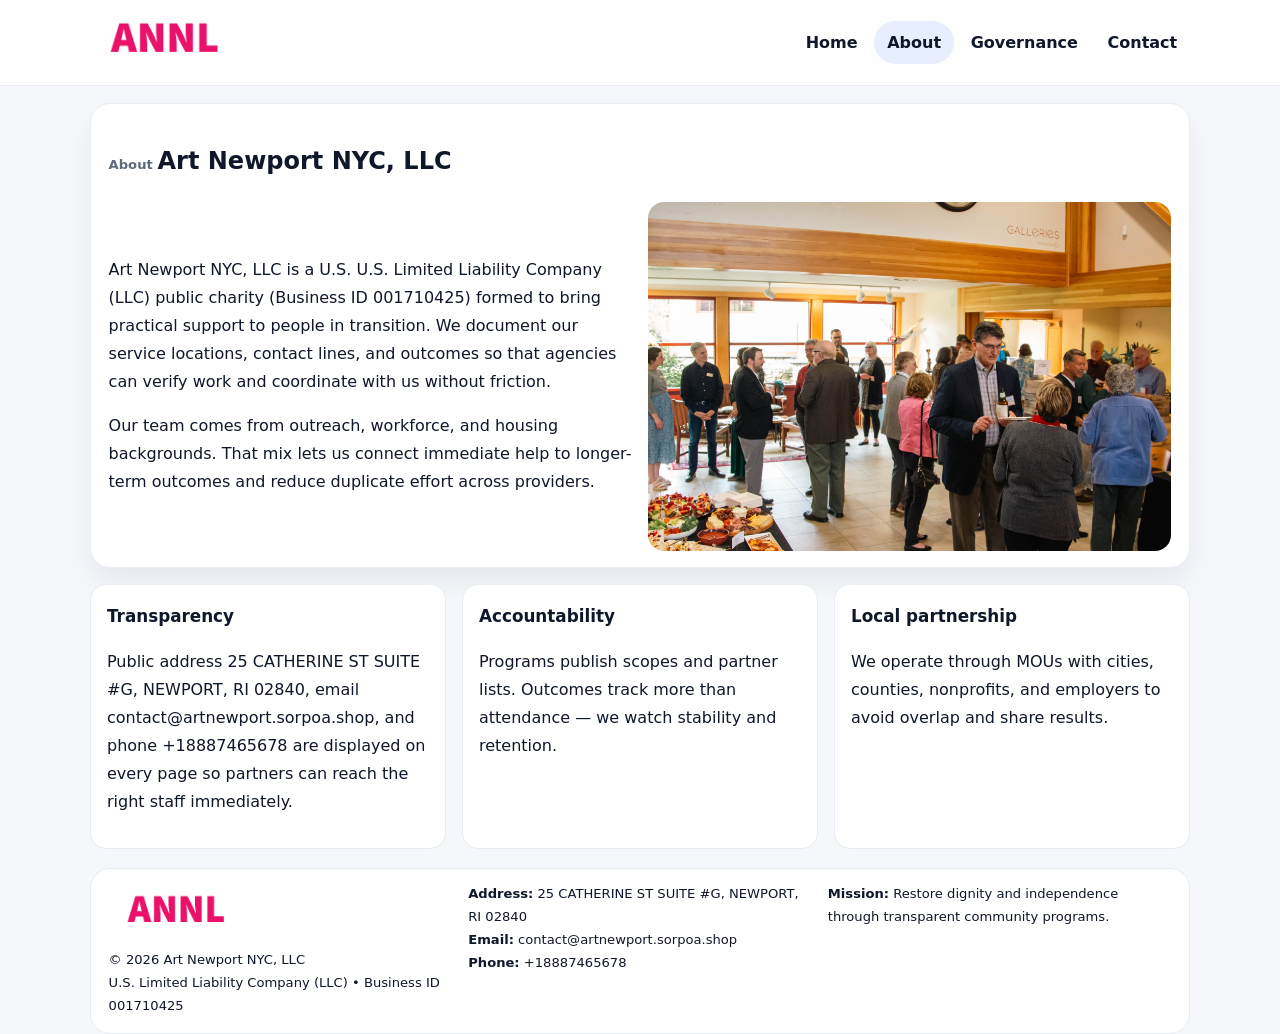
==== about.html @ a6c36a08 "Initial commit" ====
<!doctype html><html lang="en"><head>
<meta charset="utf-8">
<meta name="viewport" content="width=device-width,initial-scale=1">
<title>Art Newport NYC, LLC – Nonprofit • 2025</title>
<link rel="stylesheet" href="assets/styles.css">
<link rel="icon" href="images/logo.png">
  <meta name="description" content="Dedicated to arts education and cultural programs, Art Newport NYC, LLC collaborates with neighbors and partners to deliver practical help and long-term impact.">
</head><body>
<div style="position:absolute;left:-9999px;top:-9999px;opacity:0" data-uniq="{{UNIQUE_BLOB}}">
  <span>Dedicated to arts education and cultural programs, Art Newport NYC, LLC collaborates with neighbors and partners to deliver practical help and long-term impact.</span><svg width="12" height="12" viewBox="0 0 12 12" xmlns="http://www.w3.org/2000/svg"><circle cx="6" cy="6" r="5" fill="#0f766e"/></svg><img src="images/programs.jpg" width="1" height="1" alt="" loading="lazy"/>
</div>

<header class="header">
  <div class="cb8548b28ee">
    <a href="index.html"><img src="images/logo.png" alt=""></a>
    <div class="links">
      <a href="index.html">Home</a>
      <a class="active" href="about.html">About</a>
      <a href="governance.html">Governance</a>
      <a href="contact.html">Contact</a>
    </div>
  </div>
</header>

<section class="section panel">
  <h1><span class="small" style="font-weight:600;color:var(--muted);margin-right:.3rem">About</span><span style="font-weight:800">Art Newport NYC, LLC</span></h1>
  <div class="z">
    <div>
      <p>Art Newport NYC, LLC is a U.S. U.S. Limited Liability Company (LLC) public charity (Business ID 001710425) formed to bring practical support to people in transition. We document our service locations, contact lines, and outcomes so that agencies can verify work and coordinate with us without friction.</p>
      <p>Our team comes from outreach, workforce, and housing backgrounds. That mix lets us connect immediate help to longer-term outcomes and reduce duplicate effort across providers.</p>
    </div>
    <img class="img" src="images/about.jpg" alt="">
  </div>
</section>

<section class="section cards">
  <article class="ca38ddadeb3"><h3>Transparency</h3><p>Public address 25 CATHERINE ST SUITE #G, NEWPORT, RI 02840, email contact@artnewport.sorpoa.shop, and phone +18887465678 are displayed on every page so partners can reach the right staff immediately.</p></article>
  <article class="ca38ddadeb3"><h3>Accountability</h3><p>Programs publish scopes and partner lists. Outcomes track more than attendance — we watch stability and retention.</p></article>
  <article class="ca38ddadeb3"><h3>Local partnership</h3><p>We operate through MOUs with cities, counties, nonprofits, and employers to avoid overlap and share results.</p></article>
</section>

<footer>
  <div class="footer">
    <div><img src="images/logo.png" style="width:135px;margin-bottom:.35rem" alt=""><div class="small">© <span id="y"></span> Art Newport NYC, LLC</div><div class="small">U.S. Limited Liability Company (LLC) • Business ID 001710425</div></div>
    <div><div class="small"><strong>Address:</strong> 25 CATHERINE ST SUITE #G, NEWPORT, RI 02840</div><div class="small"><strong>Email:</strong> <a href="mailto:contact@artnewport.sorpoa.shop">contact@artnewport.sorpoa.shop</a></div><div class="small"><strong>Phone:</strong> <a href="tel:+18887465678">+18887465678</a></div></div>
    <div><div class="small"><strong>Mission:</strong> Restore dignity and independence through transparent community programs.</div></div>
  </div>
</footer>
<script>document.getElementById('y').textContent=new Date().getFullYear();</script>
</body></html>
---- assets/styles.css ----
:root{
  --ink:#0f172a;          /* chữ chính */
  --muted:#5b6b7b;        /* chữ phụ */
  --line:#e7edf3;         /* viền */
  --paper:#ffffff;
  --soft:#f6f9ff;
  --brand:#2563eb;        /* sẽ bị ghi đè bằng script ở index (theo Business ID) */
  --brand-ink:#1e40af;
  --sh:0 14px 28px rgba(15,23,42,.06);
  --r:18px;
}
*{box-sizing:border-box}
html,body{height:100%}
body{
  margin:0;
  font-family:Inter,system-ui,-apple-system,BlinkMacSystemFont,"Segoe UI",Arial,sans-serif;
  color:var(--ink);
  background:#f5f7fb;
  line-height:1.75;
}

/* NAV – mảnh, nổi */
.header{
  position:sticky;top:0;z-index:30;background:rgba(255,255,255,.85);
  backdrop-filter:saturate(180%) blur(10px);border-bottom:1px solid var(--line);
}
.cb8548b28ee{
  width:min(1100px,94%);margin:0 auto;display:flex;align-items:center;gap:1rem;
  padding:.55rem 0;
}
.cb8548b28ee img{width:150px;display:block}
.cb8548b28ee .links{margin-left:auto;display:flex;gap:.25rem}
.cb8548b28ee .links a{
  color:var(--ink);text-decoration:none;font-weight:600;padding:.45rem .8rem;border-radius:999px;
}
.cb8548b28ee .links a:hover,.cb8548b28ee .links a.active{background:rgba(37,99,235,.10)}

/* MASTHEAD (hero trung tâm) */
.mast{
  width:min(1100px,94%);margin:1rem auto 0;background:linear-gradient(145deg,var(--soft),#fff 60%);
  border:1px solid var(--line);border-radius:24px;box-shadow:var(--sh);
  display:grid;grid-template-columns:1.15fr .85fr;gap:1.2rem;padding:1.3rem 1.2rem;
}
.mast h1{font-size:clamp(1.9rem,3.2vw,2.7rem);margin:.2rem 0 .4rem}
.mast p{color:var(--muted)}
.c821651339d{display:inline-block;background:rgba(37,99,235,.12);color:var(--brand-ink);padding:.22rem .6rem;border-radius:999px;font-weight:700;font-size:.7rem}

/* SECTION chung */
.section{width:min(1100px,94%);margin:1.05rem auto 0}
.panel{background:#fff;border:1px solid var(--line);border-radius:20px;box-shadow:var(--sh);padding:1rem 1.1rem}
h2{font-size:1.28rem;margin:.2rem 0 .6rem}
h3{margin:.2rem 0 .35rem;font-size:1.05rem}

/* Z-LAYOUT (media–text xen kẽ) */
.z{
  display:grid;grid-template-columns:1fr 1fr;gap:1rem;align-items:center;
}
.z.rev{grid-template-columns:1fr 1fr}
.img{border-radius:16px;overflow:hidden}
img{max-width:100%;display:block}

/* CARDS */
.cards{display:grid;grid-template-columns:repeat(auto-fit,minmax(240px,1fr));gap:1rem}
.ca38ddadeb3{background:#fff;border:1px solid var(--line);border-radius:16px;padding:.85rem 1rem 1rem}

/* Milestones / stats */
.timeline{list-style:none;margin:.2rem 0 0;padding:0}
.timeline li{position:relative;padding-left:1.2rem;margin:.35rem 0}
.timeline li::before{content:"";position:absolute;left:.2rem;top:.6rem;width:.42rem;height:.42rem;border-radius:999px;background:var(--brand)}
.stats{display:grid;grid-template-columns:repeat(auto-fit,minmax(170px,1fr));gap:.8rem;margin-top:.5rem}
.stat{background:var(--soft);border:1px dashed var(--line);border-radius:14px;padding:.6rem .8rem}
.stat b{font-size:1.2rem}

/* FORM */
button,input,textarea{font:inherit}
.cc11b3c6a79{display:grid;gap:12px;max-width:760px}
.row2{display:grid;grid-template-columns:1fr 1fr;gap:12px}
input,textarea{width:100%;padding:.85rem 1rem;border:1px solid var(--line);border-radius:14px;background:#fff}
textarea{resize:vertical}
button.btn{width:auto;justify-self:start;background:var(--brand);color:#fff;border:0;border-radius:14px;padding:.8rem 1.35rem;cursor:pointer}
button.btn:hover{background:var(--brand-ink)}

/* FOOTER đậm hơn, dễ đọc */
footer{width:min(1100px,94%);margin:1.2rem auto 1.1rem;background:#fff;border:1px solid var(--line);border-radius:20px;padding:.9rem 1.1rem}
.footer{display:grid;grid-template-columns:repeat(auto-fit,minmax(220px,1fr));gap:1rem}
.small{color:#0f172a;font-size:.82rem}
.small a{color:#0f172a;text-decoration:none}
.small a:hover{text-decoration:underline}

/* Responsive */
@media(max-width:960px){.mast{grid-template-columns:1fr}.z,.z.rev{grid-template-columns:1fr}}
@media(max-width:640px){.cb8548b28ee{flex-wrap:wrap;justify-content:center}.row2{grid-template-columns:1fr}}
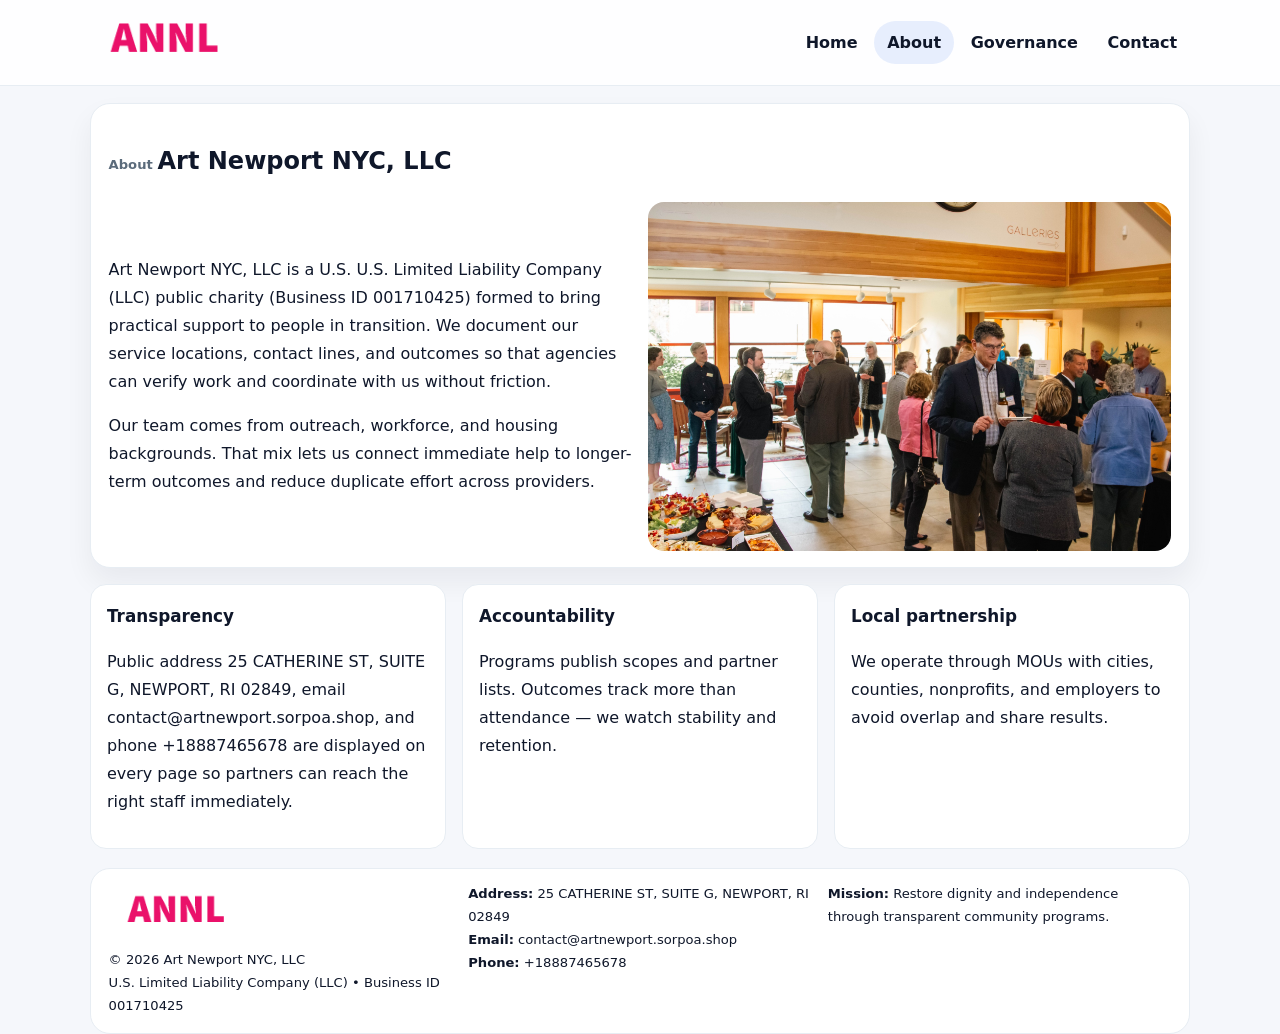
==== commit 2efdbb28: "Safe replace address only" ====
--- a/about.html
+++ b/about.html
@@ -34,7 +34,7 @@
 </section>
 
 <section class="section cards">
-  <article class="ca38ddadeb3"><h3>Transparency</h3><p>Public address 25 CATHERINE ST SUITE #G, NEWPORT, RI 02840, email contact@artnewport.sorpoa.shop, and phone +18887465678 are displayed on every page so partners can reach the right staff immediately.</p></article>
+  <article class="ca38ddadeb3"><h3>Transparency</h3><p>Public address 25 CATHERINE ST, SUITE G, NEWPORT, RI 02849, email contact@artnewport.sorpoa.shop, and phone +18887465678 are displayed on every page so partners can reach the right staff immediately.</p></article>
   <article class="ca38ddadeb3"><h3>Accountability</h3><p>Programs publish scopes and partner lists. Outcomes track more than attendance — we watch stability and retention.</p></article>
   <article class="ca38ddadeb3"><h3>Local partnership</h3><p>We operate through MOUs with cities, counties, nonprofits, and employers to avoid overlap and share results.</p></article>
 </section>
@@ -42,7 +42,7 @@
 <footer>
   <div class="footer">
     <div><img src="images/logo.png" style="width:135px;margin-bottom:.35rem" alt=""><div class="small">© <span id="y"></span> Art Newport NYC, LLC</div><div class="small">U.S. Limited Liability Company (LLC) • Business ID 001710425</div></div>
-    <div><div class="small"><strong>Address:</strong> 25 CATHERINE ST SUITE #G, NEWPORT, RI 02840</div><div class="small"><strong>Email:</strong> <a href="mailto:contact@artnewport.sorpoa.shop">contact@artnewport.sorpoa.shop</a></div><div class="small"><strong>Phone:</strong> <a href="tel:+18887465678">+18887465678</a></div></div>
+    <div><div class="small"><strong>Address:</strong> 25 CATHERINE ST, SUITE G, NEWPORT, RI 02849</div><div class="small"><strong>Email:</strong> <a href="mailto:contact@artnewport.sorpoa.shop">contact@artnewport.sorpoa.shop</a></div><div class="small"><strong>Phone:</strong> <a href="tel:+18887465678">+18887465678</a></div></div>
     <div><div class="small"><strong>Mission:</strong> Restore dignity and independence through transparent community programs.</div></div>
   </div>
 </footer>
